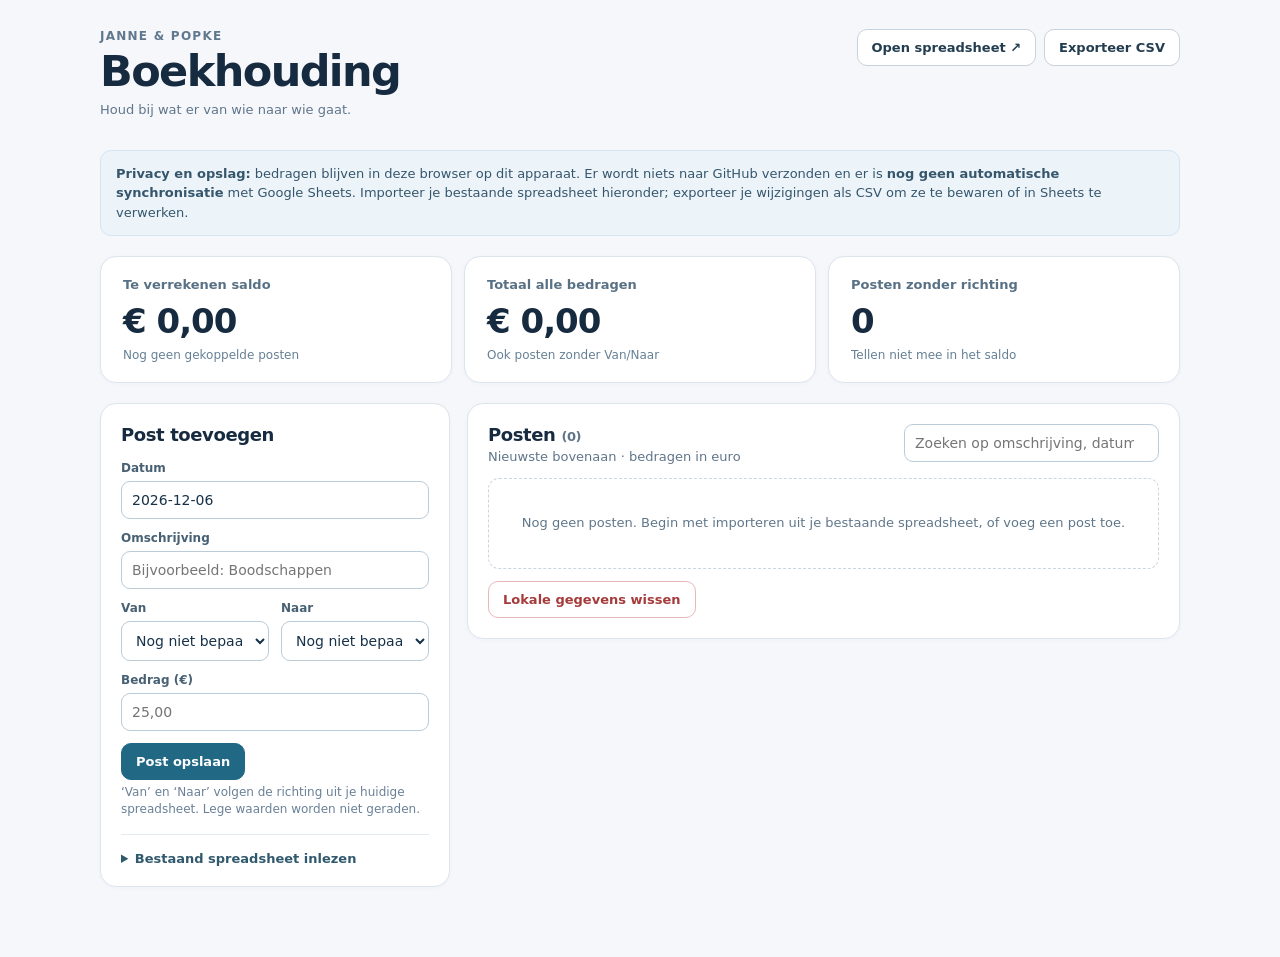
==== boekhouding/index.html @ b3f2614a "Add private browser-based Boekhouding app with sheet import and CSV export" ====
<!doctype html>
<html lang="nl">
<head>
<meta charset="utf-8">
<meta name="viewport" content="width=device-width,initial-scale=1,viewport-fit=cover">
<meta name="theme-color" content="#f5f7fb">
<title>Boekhouding – Janne &amp; Popke</title>
<meta name="description" content="Persoonlijke boekhouding voor Janne en Popke, met import uit Google Sheets.">
<style>
:root{font-family:ui-sans-serif,system-ui,-apple-system,BlinkMacSystemFont,"Segoe UI",sans-serif;color:#172b40;background:#f5f7fb;font-synthesis:none}
*{box-sizing:border-box}body{margin:0}button,input,select,textarea{font:inherit}button{cursor:pointer}
a{color:#17607c;text-decoration:underline;text-underline-offset:3px}
main{max-width:1120px;margin:0 auto;padding:29px 20px 70px}
header{display:flex;justify-content:space-between;align-items:flex-start;gap:18px;margin:0 0 20px}
.eyebrow{font-size:12px;letter-spacing:1.25px;text-transform:uppercase;font-weight:800;color:#60788d}
h1{font-size:clamp(29px,4vw,43px);letter-spacing:-1.6px;line-height:1.1;margin:5px 0}
h2{font-size:18px;letter-spacing:-.4px;margin:0 0 16px}
p{line-height:1.5;margin:5px 0 10px}
.muted{color:#60758a;font-size:13px}
button,.button{border:1px solid #c6d2dd;border-radius:10px;background:#fff;color:#233d50;padding:10px 14px;font-size:13px;font-weight:700;display:inline-flex;align-items:center;justify-content:center;gap:6px;text-decoration:none}
button:hover,.button:hover{background:#edf3f7}button:focus-visible,input:focus-visible,select:focus-visible,textarea:focus-visible{outline:3px solid #63abc5;outline-offset:1px}
.primary{background:#216885;border-color:#216885;color:#fff}.primary:hover{background:#14536e}
.danger{color:#a53b3b;border-color:#e6b9b9}
.toolbar{display:flex;flex-wrap:wrap;gap:8px;align-items:center}
.panel{background:#fff;border:1px solid #dce4ec;border-radius:16px;padding:20px;box-shadow:0 1px 4px #263e5708}
.notice{background:#ecf4fa;border:1px solid #d4e5f1;padding:13px 15px;border-radius:11px;color:#36566c;font-size:13px;line-height:1.5;margin-bottom:20px}
.summary{display:grid;grid-template-columns:repeat(3,minmax(0,1fr));gap:12px;margin-bottom:20px}
.metric{padding:20px 22px}.metric-label{font-size:13px;font-weight:650;color:#597185}.metric-figure{font-weight:790;font-size:clamp(23px,3vw,34px);letter-spacing:-1px;font-variant-numeric:tabular-nums;margin-top:9px}.metric-note{font-size:12px;color:#658095;margin-top:7px}
.layout{display:grid;grid-template-columns:350px minmax(0,1fr);gap:17px;align-items:start}
.field{display:grid;gap:6px;margin-bottom:12px}.field label{font-size:12px;font-weight:700;color:#476073}
.field input,.field select,.field textarea,#search{min-width:0;width:100%;border:1px solid #bccbd8;background:#fff;border-radius:9px;padding:10px;color:#173248;font-size:14px}
.field textarea{height:125px;resize:vertical}
.two{display:grid;grid-template-columns:1fr 1fr;gap:12px}
.help{color:#698096;font-size:12px;line-height:1.4;margin:4px 0 11px}
.list-panel{min-width:0}
.list-head{display:flex;justify-content:space-between;align-items:start;flex-wrap:wrap;gap:10px;margin-bottom:14px}
.list-head h2{margin-bottom:4px}
#search{max-width:255px}
.transactions{display:grid;gap:9px}
.transaction{border:1px solid #e0e8ed;border-radius:12px;padding:14px;display:flex;align-items:center;justify-content:space-between;gap:12px}
.transaction-top{display:flex;gap:8px;align-items:center;flex-wrap:wrap}
.transaction-title{font-weight:740;font-size:14px;line-height:1.3}
.transaction-meta{font-size:12px;color:#647c90;margin-top:5px;overflow-wrap:anywhere}
.transaction-money{white-space:nowrap;text-align:right;font-size:16px;font-weight:780;font-variant-numeric:tabular-nums}
.transaction-actions{display:flex;gap:5px;justify-content:flex-end;margin-top:7px}.transaction-actions button{font-size:12px;padding:5px 9px}
.tag{font-size:11px;font-weight:760;padding:3px 7px;background:#eef5f8;border-radius:6px;color:#4a7182}
.tag.warning{background:#fff3df;color:#9d6722}
.empty{padding:34px 14px;text-align:center;border:1px dashed #cad6df;border-radius:11px;color:#60778a;line-height:1.6;font-size:13px}
.import-section{margin-top:16px;border-top:1px solid #e4ebf1;padding-top:16px}
.import-section summary{font-weight:750;font-size:13px;cursor:pointer;color:#31596d}
.import-section details[open] summary{margin-bottom:12px}
.status{font-size:12px;line-height:1.45;color:#587386;min-height:18px;margin:8px 0}
.actions-foot{display:flex;gap:8px;flex-wrap:wrap;align-items:center;margin-top:12px}
.hidden{display:none!important}
@media(max-width:840px){.layout{grid-template-columns:1fr}.summary{grid-template-columns:repeat(2,minmax(0,1fr))}.metric:last-child{grid-column:1/-1}}
@media(max-width:530px){main{padding:18px 12px 42px}header{display:block}.toolbar{margin-top:12px}.panel{padding:15px}.summary{grid-template-columns:1fr}.metric:last-child{grid-column:auto}.metric{padding:15px 18px}.transaction{align-items:flex-start}.transaction-money{font-size:14px}.two{gap:8px}.list-head{display:grid}#search{max-width:none}}
</style>
</head>
<body>
<main>
<header>
<div><div class="eyebrow">Janne &amp; Popke</div><h1>Boekhouding</h1><p class="muted">Houd bij wat er van wie naar wie gaat.</p></div>
<div class="toolbar"><a class="button" href="https://docs.google.com/spreadsheets/d/1Qu8E69DFp4hvvqtMyGFE_djJ5gqYHb0ufMWOgRYIPu4/edit" target="_blank" rel="noopener noreferrer">Open spreadsheet ↗</a><button id="exportBtn" type="button">Exporteer CSV</button></div>
</header>
<div class="notice"><strong>Privacy en opslag:</strong> bedragen blijven in deze browser op dit apparaat. Er wordt niets naar GitHub verzonden en er is <strong>nog geen automatische synchronisatie</strong> met Google Sheets. Importeer je bestaande spreadsheet hieronder; exporteer je wijzigingen als CSV om ze te bewaren of in Sheets te verwerken.</div>
<section class="summary" aria-label="Saldo">
<div class="panel metric"><div class="metric-label">Te verrekenen saldo</div><div class="metric-figure" id="balance">€ 0,00</div><div class="metric-note" id="balanceNote">Nog geen gekoppelde posten</div></div>
<div class="panel metric"><div class="metric-label">Totaal alle bedragen</div><div class="metric-figure" id="gross">€ 0,00</div><div class="metric-note">Ook posten zonder Van/Naar</div></div>
<div class="panel metric"><div class="metric-label">Posten zonder richting</div><div class="metric-figure" id="undirected">0</div><div class="metric-note">Tellen niet mee in het saldo</div></div>
</section>
<div class="layout">
<section class="panel">
<h2 id="editorTitle">Post toevoegen</h2>
<form id="entryForm">
<input type="hidden" id="entryId">
<div class="field"><label for="entryDate">Datum</label><input id="entryDate" type="text" placeholder="2026-11-03 of 2026-11" autocomplete="off"></div>
<div class="field"><label for="entryDescription">Omschrijving</label><input id="entryDescription" type="text" required maxlength="240" placeholder="Bijvoorbeeld: Boodschappen"></div>
<div class="two"><div class="field"><label for="entryFrom">Van</label><select id="entryFrom"><option value="">Nog niet bepaald</option><option>Janne</option><option>Popke</option></select></div><div class="field"><label for="entryTo">Naar</label><select id="entryTo"><option value="">Nog niet bepaald</option><option>Janne</option><option>Popke</option></select></div></div>
<div class="field"><label for="entryAmount">Bedrag (€)</label><input id="entryAmount" type="text" inputmode="decimal" required placeholder="25,00"></div>
<div class="toolbar"><button class="primary" type="submit" id="saveBtn">Post opslaan</button><button type="button" id="cancelBtn" class="hidden">Annuleren</button></div>
<p class="help">‘Van’ en ‘Naar’ volgen de richting uit je huidige spreadsheet. Lege waarden worden niet geraden.</p>
</form>
<div class="import-section">
<details id="importDetails">
<summary>Bestaand spreadsheet inlezen</summary>
<p class="help">Kopieer in Google Sheets de kolommen <strong>Datum t/m Bedrag</strong> en plak ze hieronder, inclusief de kopregel. Een CSV-export werkt ook. Import vervangt je huidige lokale lijst, niet je Google Sheet.</p>
<div class="field"><label for="pasteArea">Gegevens uit Sheets plakken</label><textarea id="pasteArea" placeholder="Datum&#9;Omschrijving&#9;Van&#9;Naar&#9;Bedrag"></textarea></div>
<div class="toolbar"><button id="pasteBtn" type="button">Geplakte regels inlezen</button><button id="fileBtn" type="button">CSV-bestand kiezen</button><input class="hidden" id="csvFile" type="file" accept=".csv,.tsv,text/csv,text/tab-separated-values"></div>
<div class="status" id="importStatus" role="status"></div>
</details>
</div>
</section>
<section class="panel list-panel">
<div class="list-head"><div><h2>Posten <span id="count" class="muted"></span></h2><div class="muted">Nieuwste bovenaan · bedragen in euro</div></div><input type="search" id="search" placeholder="Zoeken op omschrijving, datum of naam" aria-label="Zoek posten"></div>
<div id="transactions" class="transactions"></div>
<div class="actions-foot"><button id="clearBtn" class="danger" type="button">Lokale gegevens wissen</button><span id="storageStatus" class="muted" role="status"></span></div>
</section>
</div>
</main>
<script>
(function(){
"use strict";
var KEY="boekhouding-v1";
var items=[];
var editing=null;
var euro=new Intl.NumberFormat("nl-NL",{style:"currency",currency:"EUR"});
function $(id){return document.getElementById(id)}
function makeId(){return String(Date.now())+"-"+Math.random().toString(36).slice(2)}
function escapeHtml(s){return String(s==null?"":s).replace(/[&<>"']/g,function(c){return {"&":"&amp;","<":"&lt;",">":"&gt;",'"':"&quot;","'":"&#39;"}[c]})}
function parseAmount(value){
var s=String(value==null?"":value).trim().replace(/[€\s\u00a0]/g,"");
if(!s)return NaN;
var comma=s.lastIndexOf(","),dot=s.lastIndexOf(".");
if(comma>=0&&dot>=0){s=comma>dot?s.replace(/\./g,"").replace(",","."):s.replace(/,/g,"")}
else if(comma>=0){s=s.replace(",",".")}
else if(dot>=0&&/^\-?\d{1,3}(\.\d{3})+$/.test(s)){s=s.replace(/\./g,"")}
if(!/^-?\d+(\.\d+)?$/.test(s))return NaN;
var n=Number(s);return Number.isFinite(n)?Math.round((n+Number.EPSILON)*100)/100:NaN;
}
function formatAmount(n){return euro.format(n)}
function isKnown(s){return s==="Janne"||s==="Popke"}
function isDirection(i){return isKnown(i.from)&&isKnown(i.to)&&i.from!==i.to}
function save(){
try{localStorage.setItem(KEY,JSON.stringify(items));$("storageStatus").textContent="Op dit apparaat bewaard."}
catch(e){$("storageStatus").textContent="Opslaan mislukt: mogelijk is browseropslag geblokkeerd. Exporteer een CSV."}
}
function render(){
var directed=0,total=0,missing=0,countDirected=0;
items.forEach(function(i){total+=i.amount;if(isDirection(i)){directed+=(i.from==="Janne"?1:-1)*i.amount;countDirected++}else{missing++}});
$("balance").textContent=formatAmount(Math.abs(directed));
$("balanceNote").textContent=!countDirected?"Nog geen gekoppelde posten":directed>0?"Janne → Popke":directed<0?"Popke → Janne":"Helemaal verrekend";
$("gross").textContent=formatAmount(total);
$("undirected").textContent=String(missing);
$("count").textContent="("+items.length+")";
var q=$("search").value.toLocaleLowerCase("nl").trim();
var filtered=items.filter(function(i){return !q||[i.date,i.description,i.from,i.to,String(i.amount)].join(" ").toLocaleLowerCase("nl").includes(q)});
var node=$("transactions");node.textContent="";
if(!filtered.length){node.innerHTML='<div class="empty">'+(items.length?"Geen overeenkomende posten.":"Nog geen posten. Begin met importeren uit je bestaande spreadsheet, of voeg een post toe.")+"</div>";return}
filtered.slice().sort(function(a,b){return b.date.localeCompare(a.date)||b.created-a.created}).forEach(function(i){
var row=document.createElement("article");row.className="transaction";
var status=isDirection(i)?escapeHtml(i.from+" → "+i.to):"Richting onbekend";
row.innerHTML='<div style="min-width:0"><div class="transaction-top"><span class="transaction-title">'+escapeHtml(i.description)+'</span><span class="tag '+(isDirection(i)?"":"warning")+'">'+status+'</span></div><div class="transaction-meta">'+escapeHtml(i.date||"Geen datum")+'</div></div><div><div class="transaction-money">'+escapeHtml(formatAmount(i.amount))+'</div><div class="transaction-actions"><button type="button" data-action="edit" data-id="'+escapeHtml(i.id)+'">Bewerk</button><button type="button" data-action="remove" data-id="'+escapeHtml(i.id)+'" aria-label="Verwijder '+escapeHtml(i.description)+'">×</button></div></div>';
node.appendChild(row);
});
}
function resetEditor(){
editing=null;$("entryForm").reset();$("entryId").value="";$("entryDate").value=new Date().toLocaleDateString("sv-SE");
$("editorTitle").textContent="Post toevoegen";$("saveBtn").textContent="Post opslaan";$("cancelBtn").classList.add("hidden");
}
$("entryForm").addEventListener("submit",function(e){
e.preventDefault();var amount=parseAmount($("entryAmount").value);
if(!Number.isFinite(amount)){alert("Vul een geldig bedrag in.");return}
var from=$("entryFrom").value,to=$("entryTo").value;
if(from&&to&&from===to){alert("Van en Naar mogen niet dezelfde persoon zijn.");return}
var desc=$("entryDescription").value.trim();if(!desc)return;
var o={id:editing||makeId(),date:$("entryDate").value.trim(),description:desc,from:from,to:to,amount:amount,created:Date.now()};
if(editing){var old=items.find(function(x){return x.id===editing});if(old)o.created=old.created;items=items.map(function(x){return x.id===editing?o:x})}
else items.push(o);
save();resetEditor();render();
});
$("cancelBtn").addEventListener("click",resetEditor);
$("transactions").addEventListener("click",function(e){
var btn=e.target.closest("button[data-action]");if(!btn)return;
var id=btn.getAttribute("data-id"),i=items.find(function(x){return x.id===id});if(!i)return;
if(btn.dataset.action==="remove"){if(!confirm('Post "'+i.description+'" verwijderen?'))return;items=items.filter(function(x){return x.id!==id});if(editing===id)resetEditor();save();render();return}
editing=id;$("entryId").value=id;$("entryDate").value=i.date;$("entryDescription").value=i.description;$("entryFrom").value=i.from;$("entryTo").value=i.to;$("entryAmount").value=String(i.amount).replace(".",",");$("editorTitle").textContent="Post bewerken";$("saveBtn").textContent="Wijzigingen opslaan";$("cancelBtn").classList.remove("hidden");$("entryDescription").focus();window.scrollTo({top:0,behavior:"smooth"});
});
$("search").addEventListener("input",render);
function parseDelimited(text){
var clean=String(text||"").replace(/^\uFEFF/,"");
var first=clean.split(/\r?\n/).find(function(line){return line.trim()})||"";
var delimiters=["\t",";",","],scores=delimiters.map(function(delim){var inside=false,n=0;for(var k=0;k<first.length;k++){if(first[k]==='"')inside=!inside;else if(first[k]===delim&&!inside)n++}return n});
var best=scores.indexOf(Math.max.apply(null,scores)),sep=delimiters[best];
if(scores[best]===0)throw Error("Geen tabelscheiding gevonden. Kopieer meerdere kolommen.");
var rows=[],row=[],cell="",quoted=false;
for(var i=0;i<clean.length;i++){var c=clean[i];if(quoted){if(c==='"'&&clean[i+1]==='"'){cell+='"';i++}else if(c==='"')quoted=false;else cell+=c}
else if(c==='"')quoted=true;else if(c===sep){row.push(cell);cell=""}
else if(c==="\n"||c==="\r"){if(c==="\r"&&clean[i+1]==="\n")i++;row.push(cell);if(row.some(function(x){return x.trim()}))rows.push(row);row=[];cell=""}
else cell+=c}
if(quoted)throw Error("Onvolledig aanhalingsteken in CSV.");
row.push(cell);if(row.some(function(x){return x.trim()}))rows.push(row);
return rows;
}
function importText(text){
var rows=parseDelimited(text);if(!rows.length)throw Error("Geen gegevens gevonden.");
var headerIndex=-1,indices=null;
for(var r=0;r<Math.min(8,rows.length);r++){
var lower=rows[r].map(function(x){return x.trim().toLowerCase()});
var labels=["datum","omschrijving","van","naar","bedrag"];var found=labels.map(function(x){return lower.indexOf(x)});
if(found.every(function(x){return x>=0})){headerIndex=r;indices=found;break}
}
if(!indices){
if(rows[0].length>=7)indices=[2,3,4,5,6];
else if(rows[0].length>=5)indices=[0,1,2,3,4];
else throw Error("Verwacht minstens 5 kolommen: Datum, Omschrijving, Van, Naar, Bedrag.");
}
var output=[],invalid=0;
rows.slice(headerIndex+1).forEach(function(row){
var pick=function(k){return String(row[indices[k]]||"").trim()};
var date=pick(0),description=pick(1),from=pick(2),to=pick(3),raw=pick(4);
if(!description&&!raw)return;
var amount=parseAmount(raw);
if(!Number.isFinite(amount)){invalid++;return}
output.push({id:makeId(),date:date,description:description||"(geen omschrijving)",from:from,to:to,amount:amount,created:Date.now()+output.length});
});
if(!output.length)throw Error("Geen geldige posten gevonden. Controleer de kolommen en bedragen.");
if(items.length&&!confirm("Vervang "+items.length+" lokale posten door "+output.length+" geïmporteerde posten? Je Google Sheet verandert niet."))return false;
items=output;save();resetEditor();render();
$("importStatus").textContent=output.length+" posten ingelezen."+(invalid?" "+invalid+" regels met ongeldig bedrag overgeslagen.":"")+" Alleen lokaal opgeslagen.";
return true;
}
$("pasteBtn").addEventListener("click",function(){try{importText($("pasteArea").value)}catch(e){$("importStatus").textContent=e.message}});
$("fileBtn").addEventListener("click",function(){$("csvFile").click()});
$("csvFile").addEventListener("change",async function(){
var file=this.files&&this.files[0];if(!file)return;
try{importText(await file.text())}catch(e){$("importStatus").textContent=e.message}
this.value="";
});
function csvValue(value){var s=String(value==null?"":value);return /[;"\r\n]/.test(s)?'"'+s.replace(/"/g,'""')+'"':s}
$("exportBtn").addEventListener("click",function(){
var rows=[["Datum","Omschrijving","Van","Naar","Bedrag"]].concat(items.map(function(i){return [i.date,i.description,i.from,i.to,i.amount.toFixed(2).replace(".",",")]}));
var content="\uFEFF"+rows.map(function(row){return row.map(csvValue).join(";")}).join("\r\n")+"\r\n";
var url=URL.createObjectURL(new Blob([content],{type:"text/csv;charset=utf-8"}));
var a=document.createElement("a");a.href=url;a.download="boekhouding-"+new Date().toISOString().slice(0,10)+".csv";document.body.appendChild(a);a.click();a.remove();setTimeout(function(){URL.revokeObjectURL(url)},1000);
});
$("clearBtn").addEventListener("click",function(){if(!items.length)return;if(!confirm("Wis alle "+items.length+" lokale posten? Dit verwijdert niets uit Google Sheets. Exporteer eerst een CSV voor je doorgaat."))return;items=[];save();resetEditor();render()});
try{
var stored=JSON.parse(localStorage.getItem(KEY)||"[]");
if(Array.isArray(stored))items=stored.filter(function(i){return i&&typeof i.description==="string"&&Number.isFinite(i.amount)}).map(function(i){return {id:String(i.id||makeId()),date:String(i.date||""),description:i.description,from:String(i.from||""),to:String(i.to||""),amount:i.amount,created:Number(i.created)||0}});
}catch(e){$("storageStatus").textContent="Bestaande lokale gegevens konden niet worden gelezen."}
resetEditor();render();
})();
</script>
</body>
</html>
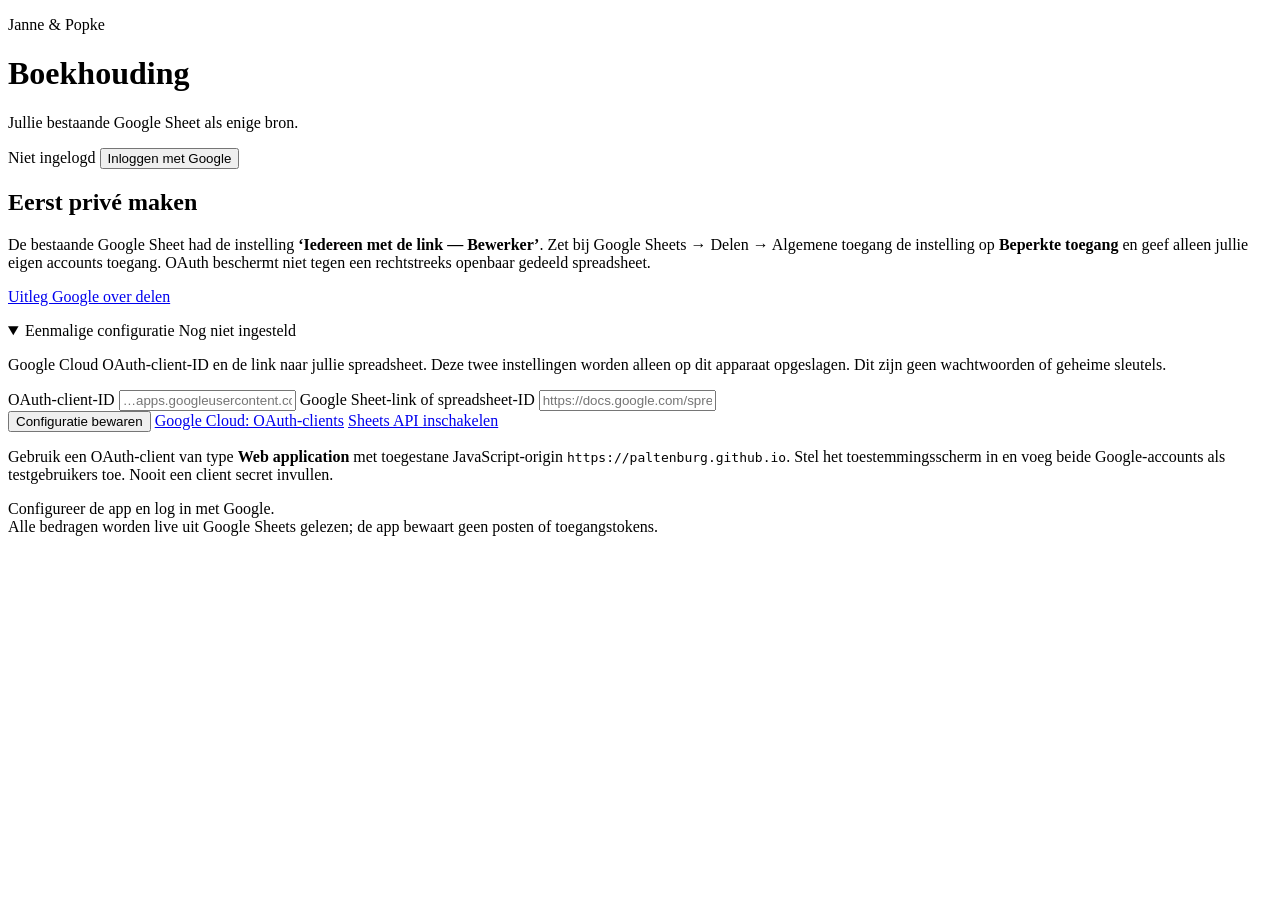
==== commit b446c5d9: "Add OAuth-only Boekhouding frontend scaffold" ====
--- a/boekhouding/index.html
+++ b/boekhouding/index.html
@@ -1,235 +1,87 @@
 <!doctype html>
 <html lang="nl">
 <head>
-<meta charset="utf-8">
-<meta name="viewport" content="width=device-width,initial-scale=1,viewport-fit=cover">
-<meta name="theme-color" content="#f5f7fb">
-<title>Boekhouding – Janne &amp; Popke</title>
-<meta name="description" content="Persoonlijke boekhouding voor Janne en Popke, met import uit Google Sheets.">
-<style>
-:root{font-family:ui-sans-serif,system-ui,-apple-system,BlinkMacSystemFont,"Segoe UI",sans-serif;color:#172b40;background:#f5f7fb;font-synthesis:none}
-*{box-sizing:border-box}body{margin:0}button,input,select,textarea{font:inherit}button{cursor:pointer}
-a{color:#17607c;text-decoration:underline;text-underline-offset:3px}
-main{max-width:1120px;margin:0 auto;padding:29px 20px 70px}
-header{display:flex;justify-content:space-between;align-items:flex-start;gap:18px;margin:0 0 20px}
-.eyebrow{font-size:12px;letter-spacing:1.25px;text-transform:uppercase;font-weight:800;color:#60788d}
-h1{font-size:clamp(29px,4vw,43px);letter-spacing:-1.6px;line-height:1.1;margin:5px 0}
-h2{font-size:18px;letter-spacing:-.4px;margin:0 0 16px}
-p{line-height:1.5;margin:5px 0 10px}
-.muted{color:#60758a;font-size:13px}
-button,.button{border:1px solid #c6d2dd;border-radius:10px;background:#fff;color:#233d50;padding:10px 14px;font-size:13px;font-weight:700;display:inline-flex;align-items:center;justify-content:center;gap:6px;text-decoration:none}
-button:hover,.button:hover{background:#edf3f7}button:focus-visible,input:focus-visible,select:focus-visible,textarea:focus-visible{outline:3px solid #63abc5;outline-offset:1px}
-.primary{background:#216885;border-color:#216885;color:#fff}.primary:hover{background:#14536e}
-.danger{color:#a53b3b;border-color:#e6b9b9}
-.toolbar{display:flex;flex-wrap:wrap;gap:8px;align-items:center}
-.panel{background:#fff;border:1px solid #dce4ec;border-radius:16px;padding:20px;box-shadow:0 1px 4px #263e5708}
-.notice{background:#ecf4fa;border:1px solid #d4e5f1;padding:13px 15px;border-radius:11px;color:#36566c;font-size:13px;line-height:1.5;margin-bottom:20px}
-.summary{display:grid;grid-template-columns:repeat(3,minmax(0,1fr));gap:12px;margin-bottom:20px}
-.metric{padding:20px 22px}.metric-label{font-size:13px;font-weight:650;color:#597185}.metric-figure{font-weight:790;font-size:clamp(23px,3vw,34px);letter-spacing:-1px;font-variant-numeric:tabular-nums;margin-top:9px}.metric-note{font-size:12px;color:#658095;margin-top:7px}
-.layout{display:grid;grid-template-columns:350px minmax(0,1fr);gap:17px;align-items:start}
-.field{display:grid;gap:6px;margin-bottom:12px}.field label{font-size:12px;font-weight:700;color:#476073}
-.field input,.field select,.field textarea,#search{min-width:0;width:100%;border:1px solid #bccbd8;background:#fff;border-radius:9px;padding:10px;color:#173248;font-size:14px}
-.field textarea{height:125px;resize:vertical}
-.two{display:grid;grid-template-columns:1fr 1fr;gap:12px}
-.help{color:#698096;font-size:12px;line-height:1.4;margin:4px 0 11px}
-.list-panel{min-width:0}
-.list-head{display:flex;justify-content:space-between;align-items:start;flex-wrap:wrap;gap:10px;margin-bottom:14px}
-.list-head h2{margin-bottom:4px}
-#search{max-width:255px}
-.transactions{display:grid;gap:9px}
-.transaction{border:1px solid #e0e8ed;border-radius:12px;padding:14px;display:flex;align-items:center;justify-content:space-between;gap:12px}
-.transaction-top{display:flex;gap:8px;align-items:center;flex-wrap:wrap}
-.transaction-title{font-weight:740;font-size:14px;line-height:1.3}
-.transaction-meta{font-size:12px;color:#647c90;margin-top:5px;overflow-wrap:anywhere}
-.transaction-money{white-space:nowrap;text-align:right;font-size:16px;font-weight:780;font-variant-numeric:tabular-nums}
-.transaction-actions{display:flex;gap:5px;justify-content:flex-end;margin-top:7px}.transaction-actions button{font-size:12px;padding:5px 9px}
-.tag{font-size:11px;font-weight:760;padding:3px 7px;background:#eef5f8;border-radius:6px;color:#4a7182}
-.tag.warning{background:#fff3df;color:#9d6722}
-.empty{padding:34px 14px;text-align:center;border:1px dashed #cad6df;border-radius:11px;color:#60778a;line-height:1.6;font-size:13px}
-.import-section{margin-top:16px;border-top:1px solid #e4ebf1;padding-top:16px}
-.import-section summary{font-weight:750;font-size:13px;cursor:pointer;color:#31596d}
-.import-section details[open] summary{margin-bottom:12px}
-.status{font-size:12px;line-height:1.45;color:#587386;min-height:18px;margin:8px 0}
-.actions-foot{display:flex;gap:8px;flex-wrap:wrap;align-items:center;margin-top:12px}
-.hidden{display:none!important}
-@media(max-width:840px){.layout{grid-template-columns:1fr}.summary{grid-template-columns:repeat(2,minmax(0,1fr))}.metric:last-child{grid-column:1/-1}}
-@media(max-width:530px){main{padding:18px 12px 42px}header{display:block}.toolbar{margin-top:12px}.panel{padding:15px}.summary{grid-template-columns:1fr}.metric:last-child{grid-column:auto}.metric{padding:15px 18px}.transaction{align-items:flex-start}.transaction-money{font-size:14px}.two{gap:8px}.list-head{display:grid}#search{max-width:none}}
-</style>
+  <meta charset="utf-8">
+  <meta name="viewport" content="width=device-width, initial-scale=1, viewport-fit=cover">
+  <meta name="theme-color" content="#f3f6f8">
+  <meta name="referrer" content="strict-origin-when-cross-origin">
+  <meta http-equiv="Content-Security-Policy" content="default-src 'none'; script-src 'self' https://accounts.google.com https://www.gstatic.com; style-src 'self' 'unsafe-inline'; connect-src https://sheets.googleapis.com https://accounts.google.com https://oauth2.googleapis.com; frame-src https://accounts.google.com; img-src 'self' data: https://*.googleusercontent.com; base-uri 'none'; form-action 'none'; object-src 'none'">
+  <title>Boekhouding — Janne &amp; Popke</title>
+  <link rel="stylesheet" href="./style.css">
+  <script src="https://accounts.google.com/gsi/client" async defer></script>
+  <script src="./app.js" defer></script>
 </head>
 <body>
 <main>
-<header>
-<div><div class="eyebrow">Janne &amp; Popke</div><h1>Boekhouding</h1><p class="muted">Houd bij wat er van wie naar wie gaat.</p></div>
-<div class="toolbar"><a class="button" href="https://docs.google.com/spreadsheets/d/1Qu8E69DFp4hvvqtMyGFE_djJ5gqYHb0ufMWOgRYIPu4/edit" target="_blank" rel="noopener noreferrer">Open spreadsheet ↗</a><button id="exportBtn" type="button">Exporteer CSV</button></div>
-</header>
-<div class="notice"><strong>Privacy en opslag:</strong> bedragen blijven in deze browser op dit apparaat. Er wordt niets naar GitHub verzonden en er is <strong>nog geen automatische synchronisatie</strong> met Google Sheets. Importeer je bestaande spreadsheet hieronder; exporteer je wijzigingen als CSV om ze te bewaren of in Sheets te verwerken.</div>
-<section class="summary" aria-label="Saldo">
-<div class="panel metric"><div class="metric-label">Te verrekenen saldo</div><div class="metric-figure" id="balance">€ 0,00</div><div class="metric-note" id="balanceNote">Nog geen gekoppelde posten</div></div>
-<div class="panel metric"><div class="metric-label">Totaal alle bedragen</div><div class="metric-figure" id="gross">€ 0,00</div><div class="metric-note">Ook posten zonder Van/Naar</div></div>
-<div class="panel metric"><div class="metric-label">Posten zonder richting</div><div class="metric-figure" id="undirected">0</div><div class="metric-note">Tellen niet mee in het saldo</div></div>
-</section>
-<div class="layout">
-<section class="panel">
-<h2 id="editorTitle">Post toevoegen</h2>
-<form id="entryForm">
-<input type="hidden" id="entryId">
-<div class="field"><label for="entryDate">Datum</label><input id="entryDate" type="text" placeholder="2026-11-03 of 2026-11" autocomplete="off"></div>
-<div class="field"><label for="entryDescription">Omschrijving</label><input id="entryDescription" type="text" required maxlength="240" placeholder="Bijvoorbeeld: Boodschappen"></div>
-<div class="two"><div class="field"><label for="entryFrom">Van</label><select id="entryFrom"><option value="">Nog niet bepaald</option><option>Janne</option><option>Popke</option></select></div><div class="field"><label for="entryTo">Naar</label><select id="entryTo"><option value="">Nog niet bepaald</option><option>Janne</option><option>Popke</option></select></div></div>
-<div class="field"><label for="entryAmount">Bedrag (€)</label><input id="entryAmount" type="text" inputmode="decimal" required placeholder="25,00"></div>
-<div class="toolbar"><button class="primary" type="submit" id="saveBtn">Post opslaan</button><button type="button" id="cancelBtn" class="hidden">Annuleren</button></div>
-<p class="help">‘Van’ en ‘Naar’ volgen de richting uit je huidige spreadsheet. Lege waarden worden niet geraden.</p>
-</form>
-<div class="import-section">
-<details id="importDetails">
-<summary>Bestaand spreadsheet inlezen</summary>
-<p class="help">Kopieer in Google Sheets de kolommen <strong>Datum t/m Bedrag</strong> en plak ze hieronder, inclusief de kopregel. Een CSV-export werkt ook. Import vervangt je huidige lokale lijst, niet je Google Sheet.</p>
-<div class="field"><label for="pasteArea">Gegevens uit Sheets plakken</label><textarea id="pasteArea" placeholder="Datum&#9;Omschrijving&#9;Van&#9;Naar&#9;Bedrag"></textarea></div>
-<div class="toolbar"><button id="pasteBtn" type="button">Geplakte regels inlezen</button><button id="fileBtn" type="button">CSV-bestand kiezen</button><input class="hidden" id="csvFile" type="file" accept=".csv,.tsv,text/csv,text/tab-separated-values"></div>
-<div class="status" id="importStatus" role="status"></div>
-</details>
-</div>
-</section>
-<section class="panel list-panel">
-<div class="list-head"><div><h2>Posten <span id="count" class="muted"></span></h2><div class="muted">Nieuwste bovenaan · bedragen in euro</div></div><input type="search" id="search" placeholder="Zoeken op omschrijving, datum of naam" aria-label="Zoek posten"></div>
-<div id="transactions" class="transactions"></div>
-<div class="actions-foot"><button id="clearBtn" class="danger" type="button">Lokale gegevens wissen</button><span id="storageStatus" class="muted" role="status"></span></div>
-</section>
-</div>
+  <header class="top">
+    <div><p class="eyebrow">Janne &amp; Popke</p><h1>Boekhouding</h1><p class="sub">Jullie bestaande Google Sheet als enige bron.</p></div>
+    <div class="top-actions">
+      <span id="authState" class="auth-state">Niet ingelogd</span>
+      <button id="connect" class="primary" type="button">Inloggen met Google</button>
+      <button id="disconnect" type="button" hidden>Uitloggen</button>
+    </div>
+  </header>
+
+  <section class="warning" aria-labelledby="privacyHeading">
+    <h2 id="privacyHeading">Eerst privé maken</h2>
+    <p>De bestaande Google Sheet had de instelling <strong>‘Iedereen met de link — Bewerker’</strong>.
+    Zet bij Google Sheets → Delen → Algemene toegang de instelling op <strong>Beperkte toegang</strong> en geef alleen jullie eigen accounts toegang.
+    OAuth beschermt niet tegen een rechtstreeks openbaar gedeeld spreadsheet.</p>
+    <p><a href="https://support.google.com/drive/answer/2494822" target="_blank" rel="noopener noreferrer">Uitleg Google over delen</a></p>
+  </section>
+
+  <details class="panel setup" id="setup" open>
+    <summary>Eenmalige configuratie <span id="configState" class="muted">Nog niet ingesteld</span></summary>
+    <p class="muted">Google Cloud OAuth-client-ID en de link naar jullie spreadsheet. Deze twee instellingen worden alleen op dit apparaat opgeslagen. Dit zijn geen wachtwoorden of geheime sleutels.</p>
+    <div class="setup-grid">
+      <label>OAuth-client-ID
+        <input id="clientId" type="text" spellcheck="false" autocomplete="off" placeholder="…apps.googleusercontent.com">
+      </label>
+      <label>Google Sheet-link of spreadsheet-ID
+        <input id="sheetUrl" type="text" spellcheck="false" autocomplete="off" placeholder="https://docs.google.com/spreadsheets/d/…/edit">
+      </label>
+    </div>
+    <div class="row">
+      <button id="saveConfig" type="button">Configuratie bewaren</button>
+      <a href="https://console.cloud.google.com/auth/clients" target="_blank" rel="noopener noreferrer">Google Cloud: OAuth-clients</a>
+      <a href="https://console.cloud.google.com/apis/library/sheets.googleapis.com" target="_blank" rel="noopener noreferrer">Sheets API inschakelen</a>
+    </div>
+    <p class="hint">Gebruik een OAuth-client van type <strong>Web application</strong> met toegestane JavaScript-origin <code>https://paltenburg.github.io</code>. Stel het toestemmingsscherm in en voeg beide Google-accounts als testgebruikers toe. Nooit een client secret invullen.</p>
+  </details>
+
+  <div id="message" class="message" role="status" aria-live="polite">Configureer de app en log in met Google.</div>
+
+  <section id="workspace" hidden>
+    <div class="stats">
+      <div class="panel"><div class="stat-label">Te verrekenen</div><div class="stat-value" id="balance">€ 0,00</div><div class="stat-note" id="balanceDirection">Geen bekende richting</div></div>
+      <div class="panel"><div class="stat-label">Totaal bedragen</div><div class="stat-value" id="gross">€ 0,00</div><div class="stat-note">Inclusief posten zonder richting</div></div>
+      <div class="panel"><div class="stat-label">Zonder richting</div><div class="stat-value" id="incomplete">0</div><div class="stat-note">Niet meegenomen in verrekening</div></div>
+    </div>
+    <div class="layout">
+      <section class="panel editor">
+        <h2 id="editorHeading">Post toevoegen</h2>
+        <form id="entryForm">
+          <label>Datum <input id="date" type="text" placeholder="2026-11-04 of 2026-11" maxlength="30"></label>
+          <label>Omschrijving <input id="description" type="text" required maxlength="240" placeholder="Bijvoorbeeld: Boodschappen"></label>
+          <div class="pair">
+            <label>Van <select id="from"><option value="">Niet ingevuld</option><option>Janne</option><option>Popke</option></select></label>
+            <label>Naar <select id="to"><option value="">Niet ingevuld</option><option>Janne</option><option>Popke</option></select></label>
+          </div>
+          <label>Bedrag (€) <input id="amount" type="text" required inputmode="decimal" placeholder="25,00"></label>
+          <p class="hint">De richting komt overeen met de bestaande kolommen ‘Van’ en ‘Naar’. Onbekende richtingen worden niet geraden.</p>
+          <div class="row"><button class="primary" id="saveEntry" type="submit">Toevoegen</button><button id="cancelEdit" type="button" hidden>Annuleren</button></div>
+        </form>
+      </section>
+      <section class="panel list-panel">
+        <div class="list-head">
+          <div><h2>Posten <span id="count" class="muted"></span></h2><p class="hint">Rechtstreeks uit de Google Sheet · nieuwste rijen bovenaan</p></div>
+          <div class="row"><input id="search" type="search" placeholder="Zoeken…" aria-label="Posten zoeken"><button id="reload" type="button">Vernieuwen</button></div>
+        </div>
+        <div id="entries" class="entries"></div>
+      </section>
+    </div>
+  </section>
+  <footer><span>Alle bedragen worden live uit Google Sheets gelezen; de app bewaart geen posten of toegangstokens.</span></footer>
 </main>
-<script>
-(function(){
-"use strict";
-var KEY="boekhouding-v1";
-var items=[];
-var editing=null;
-var euro=new Intl.NumberFormat("nl-NL",{style:"currency",currency:"EUR"});
-function $(id){return document.getElementById(id)}
-function makeId(){return String(Date.now())+"-"+Math.random().toString(36).slice(2)}
-function escapeHtml(s){return String(s==null?"":s).replace(/[&<>"']/g,function(c){return {"&":"&amp;","<":"&lt;",">":"&gt;",'"':"&quot;","'":"&#39;"}[c]})}
-function parseAmount(value){
-var s=String(value==null?"":value).trim().replace(/[€\s\u00a0]/g,"");
-if(!s)return NaN;
-var comma=s.lastIndexOf(","),dot=s.lastIndexOf(".");
-if(comma>=0&&dot>=0){s=comma>dot?s.replace(/\./g,"").replace(",","."):s.replace(/,/g,"")}
-else if(comma>=0){s=s.replace(",",".")}
-else if(dot>=0&&/^\-?\d{1,3}(\.\d{3})+$/.test(s)){s=s.replace(/\./g,"")}
-if(!/^-?\d+(\.\d+)?$/.test(s))return NaN;
-var n=Number(s);return Number.isFinite(n)?Math.round((n+Number.EPSILON)*100)/100:NaN;
-}
-function formatAmount(n){return euro.format(n)}
-function isKnown(s){return s==="Janne"||s==="Popke"}
-function isDirection(i){return isKnown(i.from)&&isKnown(i.to)&&i.from!==i.to}
-function save(){
-try{localStorage.setItem(KEY,JSON.stringify(items));$("storageStatus").textContent="Op dit apparaat bewaard."}
-catch(e){$("storageStatus").textContent="Opslaan mislukt: mogelijk is browseropslag geblokkeerd. Exporteer een CSV."}
-}
-function render(){
-var directed=0,total=0,missing=0,countDirected=0;
-items.forEach(function(i){total+=i.amount;if(isDirection(i)){directed+=(i.from==="Janne"?1:-1)*i.amount;countDirected++}else{missing++}});
-$("balance").textContent=formatAmount(Math.abs(directed));
-$("balanceNote").textContent=!countDirected?"Nog geen gekoppelde posten":directed>0?"Janne → Popke":directed<0?"Popke → Janne":"Helemaal verrekend";
-$("gross").textContent=formatAmount(total);
-$("undirected").textContent=String(missing);
-$("count").textContent="("+items.length+")";
-var q=$("search").value.toLocaleLowerCase("nl").trim();
-var filtered=items.filter(function(i){return !q||[i.date,i.description,i.from,i.to,String(i.amount)].join(" ").toLocaleLowerCase("nl").includes(q)});
-var node=$("transactions");node.textContent="";
-if(!filtered.length){node.innerHTML='<div class="empty">'+(items.length?"Geen overeenkomende posten.":"Nog geen posten. Begin met importeren uit je bestaande spreadsheet, of voeg een post toe.")+"</div>";return}
-filtered.slice().sort(function(a,b){return b.date.localeCompare(a.date)||b.created-a.created}).forEach(function(i){
-var row=document.createElement("article");row.className="transaction";
-var status=isDirection(i)?escapeHtml(i.from+" → "+i.to):"Richting onbekend";
-row.innerHTML='<div style="min-width:0"><div class="transaction-top"><span class="transaction-title">'+escapeHtml(i.description)+'</span><span class="tag '+(isDirection(i)?"":"warning")+'">'+status+'</span></div><div class="transaction-meta">'+escapeHtml(i.date||"Geen datum")+'</div></div><div><div class="transaction-money">'+escapeHtml(formatAmount(i.amount))+'</div><div class="transaction-actions"><button type="button" data-action="edit" data-id="'+escapeHtml(i.id)+'">Bewerk</button><button type="button" data-action="remove" data-id="'+escapeHtml(i.id)+'" aria-label="Verwijder '+escapeHtml(i.description)+'">×</button></div></div>';
-node.appendChild(row);
-});
-}
-function resetEditor(){
-editing=null;$("entryForm").reset();$("entryId").value="";$("entryDate").value=new Date().toLocaleDateString("sv-SE");
-$("editorTitle").textContent="Post toevoegen";$("saveBtn").textContent="Post opslaan";$("cancelBtn").classList.add("hidden");
-}
-$("entryForm").addEventListener("submit",function(e){
-e.preventDefault();var amount=parseAmount($("entryAmount").value);
-if(!Number.isFinite(amount)){alert("Vul een geldig bedrag in.");return}
-var from=$("entryFrom").value,to=$("entryTo").value;
-if(from&&to&&from===to){alert("Van en Naar mogen niet dezelfde persoon zijn.");return}
-var desc=$("entryDescription").value.trim();if(!desc)return;
-var o={id:editing||makeId(),date:$("entryDate").value.trim(),description:desc,from:from,to:to,amount:amount,created:Date.now()};
-if(editing){var old=items.find(function(x){return x.id===editing});if(old)o.created=old.created;items=items.map(function(x){return x.id===editing?o:x})}
-else items.push(o);
-save();resetEditor();render();
-});
-$("cancelBtn").addEventListener("click",resetEditor);
-$("transactions").addEventListener("click",function(e){
-var btn=e.target.closest("button[data-action]");if(!btn)return;
-var id=btn.getAttribute("data-id"),i=items.find(function(x){return x.id===id});if(!i)return;
-if(btn.dataset.action==="remove"){if(!confirm('Post "'+i.description+'" verwijderen?'))return;items=items.filter(function(x){return x.id!==id});if(editing===id)resetEditor();save();render();return}
-editing=id;$("entryId").value=id;$("entryDate").value=i.date;$("entryDescription").value=i.description;$("entryFrom").value=i.from;$("entryTo").value=i.to;$("entryAmount").value=String(i.amount).replace(".",",");$("editorTitle").textContent="Post bewerken";$("saveBtn").textContent="Wijzigingen opslaan";$("cancelBtn").classList.remove("hidden");$("entryDescription").focus();window.scrollTo({top:0,behavior:"smooth"});
-});
-$("search").addEventListener("input",render);
-function parseDelimited(text){
-var clean=String(text||"").replace(/^\uFEFF/,"");
-var first=clean.split(/\r?\n/).find(function(line){return line.trim()})||"";
-var delimiters=["\t",";",","],scores=delimiters.map(function(delim){var inside=false,n=0;for(var k=0;k<first.length;k++){if(first[k]==='"')inside=!inside;else if(first[k]===delim&&!inside)n++}return n});
-var best=scores.indexOf(Math.max.apply(null,scores)),sep=delimiters[best];
-if(scores[best]===0)throw Error("Geen tabelscheiding gevonden. Kopieer meerdere kolommen.");
-var rows=[],row=[],cell="",quoted=false;
-for(var i=0;i<clean.length;i++){var c=clean[i];if(quoted){if(c==='"'&&clean[i+1]==='"'){cell+='"';i++}else if(c==='"')quoted=false;else cell+=c}
-else if(c==='"')quoted=true;else if(c===sep){row.push(cell);cell=""}
-else if(c==="\n"||c==="\r"){if(c==="\r"&&clean[i+1]==="\n")i++;row.push(cell);if(row.some(function(x){return x.trim()}))rows.push(row);row=[];cell=""}
-else cell+=c}
-if(quoted)throw Error("Onvolledig aanhalingsteken in CSV.");
-row.push(cell);if(row.some(function(x){return x.trim()}))rows.push(row);
-return rows;
-}
-function importText(text){
-var rows=parseDelimited(text);if(!rows.length)throw Error("Geen gegevens gevonden.");
-var headerIndex=-1,indices=null;
-for(var r=0;r<Math.min(8,rows.length);r++){
-var lower=rows[r].map(function(x){return x.trim().toLowerCase()});
-var labels=["datum","omschrijving","van","naar","bedrag"];var found=labels.map(function(x){return lower.indexOf(x)});
-if(found.every(function(x){return x>=0})){headerIndex=r;indices=found;break}
-}
-if(!indices){
-if(rows[0].length>=7)indices=[2,3,4,5,6];
-else if(rows[0].length>=5)indices=[0,1,2,3,4];
-else throw Error("Verwacht minstens 5 kolommen: Datum, Omschrijving, Van, Naar, Bedrag.");
-}
-var output=[],invalid=0;
-rows.slice(headerIndex+1).forEach(function(row){
-var pick=function(k){return String(row[indices[k]]||"").trim()};
-var date=pick(0),description=pick(1),from=pick(2),to=pick(3),raw=pick(4);
-if(!description&&!raw)return;
-var amount=parseAmount(raw);
-if(!Number.isFinite(amount)){invalid++;return}
-output.push({id:makeId(),date:date,description:description||"(geen omschrijving)",from:from,to:to,amount:amount,created:Date.now()+output.length});
-});
-if(!output.length)throw Error("Geen geldige posten gevonden. Controleer de kolommen en bedragen.");
-if(items.length&&!confirm("Vervang "+items.length+" lokale posten door "+output.length+" geïmporteerde posten? Je Google Sheet verandert niet."))return false;
-items=output;save();resetEditor();render();
-$("importStatus").textContent=output.length+" posten ingelezen."+(invalid?" "+invalid+" regels met ongeldig bedrag overgeslagen.":"")+" Alleen lokaal opgeslagen.";
-return true;
-}
-$("pasteBtn").addEventListener("click",function(){try{importText($("pasteArea").value)}catch(e){$("importStatus").textContent=e.message}});
-$("fileBtn").addEventListener("click",function(){$("csvFile").click()});
-$("csvFile").addEventListener("change",async function(){
-var file=this.files&&this.files[0];if(!file)return;
-try{importText(await file.text())}catch(e){$("importStatus").textContent=e.message}
-this.value="";
-});
-function csvValue(value){var s=String(value==null?"":value);return /[;"\r\n]/.test(s)?'"'+s.replace(/"/g,'""')+'"':s}
-$("exportBtn").addEventListener("click",function(){
-var rows=[["Datum","Omschrijving","Van","Naar","Bedrag"]].concat(items.map(function(i){return [i.date,i.description,i.from,i.to,i.amount.toFixed(2).replace(".",",")]}));
-var content="\uFEFF"+rows.map(function(row){return row.map(csvValue).join(";")}).join("\r\n")+"\r\n";
-var url=URL.createObjectURL(new Blob([content],{type:"text/csv;charset=utf-8"}));
-var a=document.createElement("a");a.href=url;a.download="boekhouding-"+new Date().toISOString().slice(0,10)+".csv";document.body.appendChild(a);a.click();a.remove();setTimeout(function(){URL.revokeObjectURL(url)},1000);
-});
-$("clearBtn").addEventListener("click",function(){if(!items.length)return;if(!confirm("Wis alle "+items.length+" lokale posten? Dit verwijdert niets uit Google Sheets. Exporteer eerst een CSV voor je doorgaat."))return;items=[];save();resetEditor();render()});
-try{
-var stored=JSON.parse(localStorage.getItem(KEY)||"[]");
-if(Array.isArray(stored))items=stored.filter(function(i){return i&&typeof i.description==="string"&&Number.isFinite(i.amount)}).map(function(i){return {id:String(i.id||makeId()),date:String(i.date||""),description:i.description,from:String(i.from||""),to:String(i.to||""),amount:i.amount,created:Number(i.created)||0}});
-}catch(e){$("storageStatus").textContent="Bestaande lokale gegevens konden niet worden gelezen."}
-resetEditor();render();
-})();
-</script>
 </body>
 </html>
